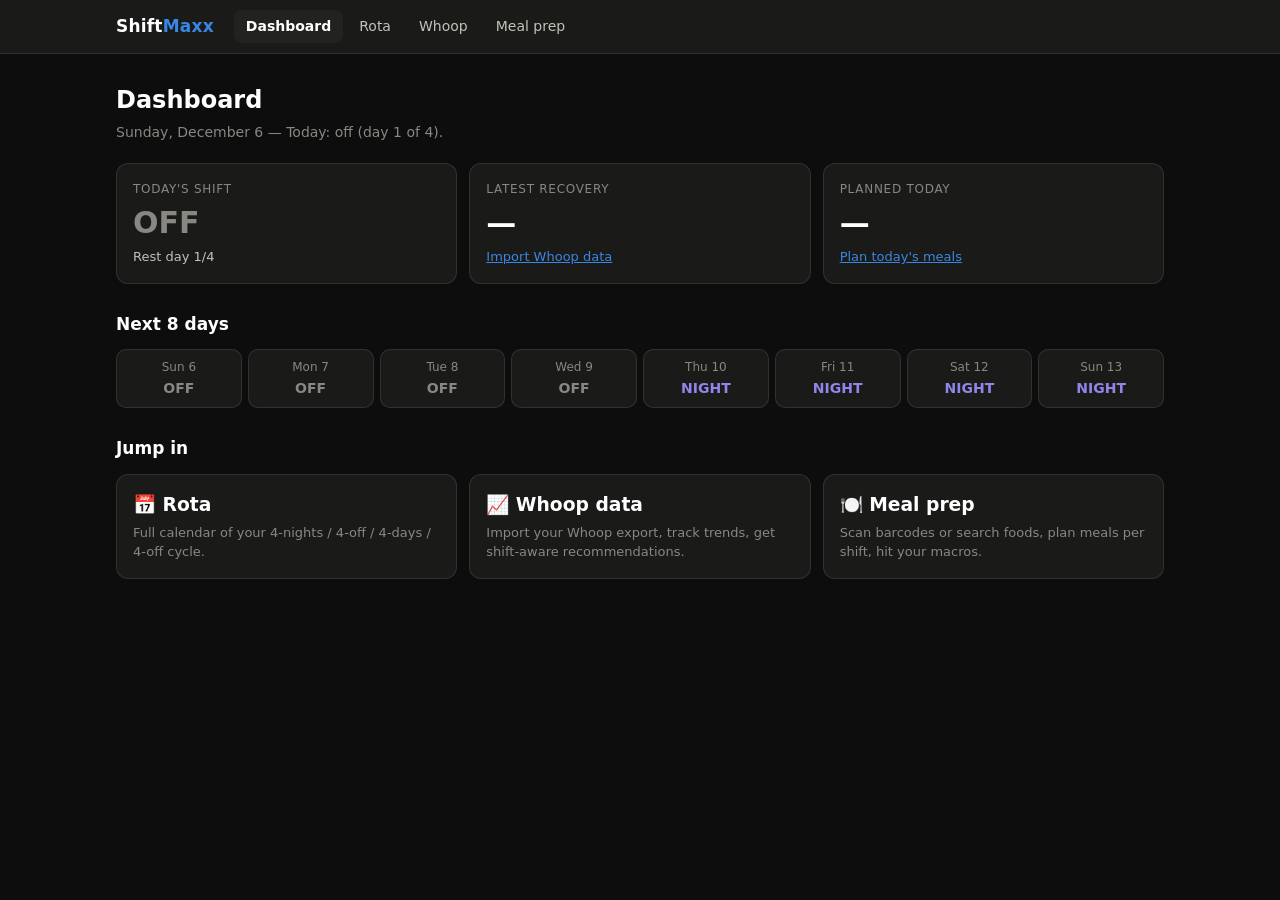
==== index.html @ ca634922 "Add ShiftMaxx: rota calendar, Whoop dashboard, and meal-prep planner Static site (no build step) wit" ====
<!DOCTYPE html>
<html lang="en">
<head>
  <meta charset="utf-8">
  <meta name="viewport" content="width=device-width, initial-scale=1">
  <title>ShiftMaxx — Dashboard</title>
  <link rel="icon" href="data:image/svg+xml,<svg xmlns=%22http://www.w3.org/2000/svg%22 viewBox=%220 0 100 100%22><text y=%22.9em%22 font-size=%2290%22>⚡</text></svg>">
  <link rel="stylesheet" href="assets/css/style.css">
</head>
<body data-page="home">
  <header class="top">
    <div class="wrap">
      <div class="brand">Shift<span>Maxx</span></div>
      <nav class="nav">
        <a href="index.html" data-page="home">Dashboard</a>
        <a href="rota.html" data-page="rota">Rota</a>
        <a href="whoop.html" data-page="whoop">Whoop</a>
        <a href="meals.html" data-page="meals">Meal prep</a>
      </nav>
    </div>
  </header>

  <main class="wrap">
    <h1 id="greeting">Dashboard</h1>
    <p class="sub" id="today-line"></p>

    <div class="grid cols-3" id="home-tiles"></div>

    <h2>Next 8 days</h2>
    <div class="strip" id="home-strip"></div>

    <h2>Jump in</h2>
    <div class="grid cols-3">
      <a class="card" href="rota.html" style="text-decoration:none;color:inherit">
        <h3 style="margin:0 0 4px">📅 Rota</h3>
        <p class="notice" style="margin:0">Full calendar of your 4-nights / 4-off / 4-days / 4-off cycle.</p>
      </a>
      <a class="card" href="whoop.html" style="text-decoration:none;color:inherit">
        <h3 style="margin:0 0 4px">📈 Whoop data</h3>
        <p class="notice" style="margin:0">Import your Whoop export, track trends, get shift-aware recommendations.</p>
      </a>
      <a class="card" href="meals.html" style="text-decoration:none;color:inherit">
        <h3 style="margin:0 0 4px">🍽️ Meal prep</h3>
        <p class="notice" style="margin:0">Scan barcodes or search foods, plan meals per shift, hit your macros.</p>
      </a>
    </div>
  </main>

  <script src="assets/js/shifts.js"></script>
  <script src="assets/js/store.js"></script>
  <script>
    document.addEventListener('DOMContentLoaded', () => {
      const now = new Date();
      const today = shiftFor(now);
      const line = today.code === 'O'
        ? `Today: off (day ${today.run} of ${today.runLength}).`
        : `Today: ${today.label.toLowerCase()} ${today.run} of ${today.runLength}, ${today.times.start}–${today.times.end}.`;
      document.getElementById('today-line').textContent =
        now.toLocaleDateString(undefined, { weekday: 'long', day: 'numeric', month: 'long' }) + ' — ' + line;

      // tiles: today's shift, latest recovery, today's calories planned
      const tiles = document.getElementById('home-tiles');
      const shiftTile = document.createElement('div');
      shiftTile.className = 'card tile';
      shiftTile.innerHTML = `<div class="label">Today's shift</div>
        <div class="value" style="color:${today.code === 'N' ? 'var(--shift-night)' : today.code === 'D' ? 'var(--shift-day)' : 'var(--muted)'}">${today.code === 'O' ? 'OFF' : today.label.split(' ')[0].toUpperCase()}</div>
        <div class="delta">${today.code === 'O' ? `Rest day ${today.run}/${today.runLength}` : `${today.run} of ${today.runLength} · ${today.times.start}–${today.times.end}`}</div>`;
      tiles.appendChild(shiftTile);

      const whoop = getWhoopData();
      const keys = Object.keys(whoop).sort();
      const recTile = document.createElement('div');
      recTile.className = 'card tile';
      const latest = keys.length ? whoop[keys[keys.length - 1]] : null;
      if (latest && latest.recovery !== undefined) {
        const st = latest.recovery >= 67 ? '✅ Green' : latest.recovery >= 34 ? '⚠️ Yellow' : '⛔ Red';
        recTile.innerHTML = `<div class="label">Latest recovery</div><div class="value">${latest.recovery}<small>%</small></div><div class="delta">${st} · ${keys[keys.length - 1]}</div>`;
      } else {
        recTile.innerHTML = `<div class="label">Latest recovery</div><div class="value">—</div><div class="delta"><a href="whoop.html">Import Whoop data</a></div>`;
      }
      tiles.appendChild(recTile);

      const plans = getMealPlans();
      const plan = plans[dateKey(now)];
      let kcal = 0;
      if (plan) for (const s in plan.sections) for (const it of plan.sections[s]) kcal += Math.round(it.per100.kcal * it.grams / 100);
      const targets = getTargets();
      const mealTile = document.createElement('div');
      mealTile.className = 'card tile';
      mealTile.innerHTML = plan
        ? `<div class="label">Planned today</div><div class="value">${kcal}<small> kcal</small></div><div class="delta">of ${targets.kcal} kcal target</div>`
        : `<div class="label">Planned today</div><div class="value">—</div><div class="delta"><a href="meals.html">Plan today's meals</a></div>`;
      tiles.appendChild(mealTile);

      // 8-day strip
      const strip = document.getElementById('home-strip');
      for (const u of upcomingShifts(now, 8)) {
        const div = document.createElement('div');
        div.className = `day shift-${u.code}`;
        div.innerHTML = `<div class="dow">${u.date.toLocaleDateString(undefined, { weekday: 'short' })} ${u.date.getDate()}</div>
          <div class="code">${u.code === 'O' ? 'OFF' : u.code === 'N' ? 'NIGHT' : 'DAY'}</div>`;
        strip.appendChild(div);
      }
    });
  </script>
</body>
</html>
---- assets/css/style.css ----
/* ShiftMaxx — dark-first UI for shift work. */
:root {
  color-scheme: dark;
  --bg: #0d0d0d;
  --surface: #1a1a19;
  --surface-2: #222221;
  --ink: #ffffff;
  --ink-2: #c3c2b7;
  --muted: #898781;
  --grid: #2c2c2a;
  --border: rgba(255, 255, 255, 0.1);

  /* series (validated for dark surface) */
  --c-blue: #3987e5;
  --c-green: #008300;
  --c-magenta: #d55181;
  --c-yellow: #c98500;
  --c-aqua: #199e70;
  --c-orange: #d95926;
  --c-violet: #9085e9;

  /* status (icon + label always accompany these) */
  --s-good: #0ca30c;
  --s-warning: #fab219;
  --s-serious: #ec835a;
  --s-critical: #d03b3b;

  /* rota identity colors */
  --shift-night: #9085e9;
  --shift-day: #c98500;
}

* { box-sizing: border-box; }

body {
  margin: 0;
  background: var(--bg);
  color: var(--ink);
  font-family: system-ui, -apple-system, "Segoe UI", sans-serif;
  line-height: 1.5;
}

a { color: var(--c-blue); }

.wrap { max-width: 1080px; margin: 0 auto; padding: 0 16px 64px; }

/* ---------- nav ---------- */
header.top {
  border-bottom: 1px solid var(--border);
  background: var(--surface);
  position: sticky;
  top: 0;
  z-index: 20;
}
header.top .wrap {
  display: flex;
  align-items: center;
  gap: 20px;
  padding: 10px 16px;
  flex-wrap: wrap;
}
.brand { font-weight: 700; font-size: 17px; letter-spacing: 0.2px; }
.brand span { color: var(--c-blue); }
.nav { display: flex; gap: 4px; flex-wrap: wrap; }
.nav a {
  color: var(--ink-2);
  text-decoration: none;
  padding: 6px 12px;
  border-radius: 8px;
  font-size: 14px;
}
.nav a:hover { background: var(--surface-2); color: var(--ink); }
.nav a.active { background: var(--surface-2); color: var(--ink); font-weight: 600; }

h1 { font-size: 24px; margin: 28px 0 4px; }
h2 { font-size: 17px; margin: 28px 0 12px; }
.sub { color: var(--muted); margin: 0 0 20px; font-size: 14px; }

/* ---------- cards & grids ---------- */
.card {
  background: var(--surface);
  border: 1px solid var(--border);
  border-radius: 12px;
  padding: 16px;
}
.grid { display: grid; gap: 12px; }
.grid.cols-2 { grid-template-columns: repeat(2, 1fr); }
.grid.cols-3 { grid-template-columns: repeat(3, 1fr); }
.grid.cols-4 { grid-template-columns: repeat(4, 1fr); }
@media (max-width: 860px) {
  .grid.cols-4 { grid-template-columns: repeat(2, 1fr); }
  .grid.cols-3 { grid-template-columns: repeat(2, 1fr); }
}
@media (max-width: 560px) {
  .grid.cols-2, .grid.cols-3, .grid.cols-4 { grid-template-columns: 1fr; }
}

/* ---------- stat tiles ---------- */
.tile .label { color: var(--muted); font-size: 12px; text-transform: uppercase; letter-spacing: 0.06em; }
.tile .value { font-size: 30px; font-weight: 700; margin: 2px 0; }
.tile .value small { font-size: 15px; font-weight: 500; color: var(--ink-2); }
.tile .delta { font-size: 13px; color: var(--ink-2); }
.tile .delta.up { color: var(--s-good); }
.tile .delta.down { color: var(--s-serious); }

/* ---------- chips / badges ---------- */
.chip {
  display: inline-flex;
  align-items: center;
  gap: 6px;
  padding: 3px 10px;
  border-radius: 999px;
  font-size: 13px;
  font-weight: 600;
  background: var(--surface-2);
  border: 1px solid var(--border);
}
.chip .dot { width: 8px; height: 8px; border-radius: 50%; flex: none; }

/* ---------- buttons & forms ---------- */
button, .btn {
  background: var(--surface-2);
  color: var(--ink);
  border: 1px solid var(--border);
  border-radius: 8px;
  padding: 8px 14px;
  font-size: 14px;
  font-family: inherit;
  cursor: pointer;
}
button:hover, .btn:hover { border-color: rgba(255, 255, 255, 0.25); }
button.primary { background: var(--c-blue); border-color: var(--c-blue); font-weight: 600; }
button.primary:hover { filter: brightness(1.1); }
button.small { padding: 4px 10px; font-size: 13px; }
button.ghost { background: transparent; }

input, select {
  background: var(--bg);
  color: var(--ink);
  border: 1px solid var(--border);
  border-radius: 8px;
  padding: 8px 10px;
  font-size: 14px;
  font-family: inherit;
}
input:focus, select:focus, button:focus-visible {
  outline: 2px solid var(--c-blue);
  outline-offset: 1px;
}
label.field { display: flex; flex-direction: column; gap: 4px; font-size: 13px; color: var(--ink-2); }
.form-row { display: flex; gap: 10px; flex-wrap: wrap; align-items: flex-end; }

/* ---------- tables ---------- */
table { border-collapse: collapse; width: 100%; font-size: 13px; }
th, td { text-align: left; padding: 6px 10px; border-bottom: 1px solid var(--grid); }
th { color: var(--muted); font-weight: 600; }
td.num, th.num { text-align: right; font-variant-numeric: tabular-nums; }

/* ---------- calendar ---------- */
.cal-head { display: flex; align-items: center; justify-content: space-between; margin: 16px 0 10px; }
.cal-head h2 { margin: 0; }
.cal-grid { display: grid; grid-template-columns: repeat(7, 1fr); gap: 6px; }
.cal-dow { color: var(--muted); font-size: 12px; text-align: center; padding: 4px 0; text-transform: uppercase; letter-spacing: 0.05em; }
.cal-cell {
  background: var(--surface);
  border: 1px solid var(--border);
  border-radius: 10px;
  min-height: 74px;
  padding: 6px 8px;
  position: relative;
  font-size: 13px;
}
.cal-cell.out { opacity: 0.35; }
.cal-cell .dnum { font-weight: 600; }
.cal-cell.today { outline: 2px solid var(--c-blue); }
.cal-cell .shift-tag {
  margin-top: 6px;
  display: inline-block;
  padding: 2px 7px;
  border-radius: 6px;
  font-size: 11px;
  font-weight: 700;
  letter-spacing: 0.04em;
}
.cal-cell.shift-N { border-left: 4px solid var(--shift-night); }
.cal-cell.shift-D { border-left: 4px solid var(--shift-day); }
.cal-cell.shift-N .shift-tag { background: rgba(144, 133, 233, 0.18); color: var(--shift-night); }
.cal-cell.shift-D .shift-tag { background: rgba(201, 133, 0, 0.18); color: var(--shift-day); }
.cal-cell.shift-O .shift-tag { background: var(--surface-2); color: var(--muted); }
.cal-cell .times { display: block; color: var(--muted); font-size: 11px; margin-top: 2px; }
@media (max-width: 640px) {
  .cal-cell { min-height: 56px; padding: 4px 5px; }
  .cal-cell .times { display: none; }
}

/* upcoming strip on dashboard */
.strip { display: grid; grid-template-columns: repeat(8, 1fr); gap: 6px; }
@media (max-width: 720px) { .strip { grid-template-columns: repeat(4, 1fr); } }
.strip .day {
  background: var(--surface);
  border: 1px solid var(--border);
  border-radius: 10px;
  padding: 8px 6px;
  text-align: center;
  font-size: 12px;
}
.strip .day .dow { color: var(--muted); }
.strip .day .code { font-weight: 700; font-size: 14px; margin-top: 2px; }
.strip .day.shift-N .code { color: var(--shift-night); }
.strip .day.shift-D .code { color: var(--shift-day); }
.strip .day.shift-O .code { color: var(--muted); }

/* ---------- charts ---------- */
.chart-card h3 { margin: 0 0 2px; font-size: 14px; }
.chart-card .unit { color: var(--muted); font-size: 12px; margin-bottom: 8px; }
.chart-card { position: relative; }
.chart-svg { width: 100%; height: auto; display: block; }
.viz-tooltip {
  position: fixed;
  pointer-events: none;
  background: var(--surface-2);
  border: 1px solid var(--border);
  border-radius: 8px;
  padding: 6px 10px;
  font-size: 12px;
  z-index: 50;
  display: none;
  box-shadow: 0 4px 16px rgba(0, 0, 0, 0.5);
}
.viz-tooltip .tt-date { color: var(--muted); }
.viz-tooltip .tt-val { font-weight: 700; font-size: 14px; }
.table-toggle { position: absolute; top: 12px; right: 12px; }
.chart-table { max-height: 260px; overflow: auto; }

/* ---------- recommendations ---------- */
.rec {
  display: flex;
  gap: 12px;
  padding: 12px 14px;
  border: 1px solid var(--border);
  border-left-width: 4px;
  border-radius: 10px;
  background: var(--surface);
  margin-bottom: 10px;
}
.rec .icon { font-size: 18px; line-height: 1.3; }
.rec h4 { margin: 0 0 2px; font-size: 14px; }
.rec p { margin: 0; font-size: 13px; color: var(--ink-2); }
.rec.good { border-left-color: var(--s-good); }
.rec.warning { border-left-color: var(--s-warning); }
.rec.serious { border-left-color: var(--s-serious); }
.rec.critical { border-left-color: var(--s-critical); }
.rec.info { border-left-color: var(--c-blue); }

/* ---------- meals ---------- */
.meal-section { margin-bottom: 14px; }
.meal-section h3 { margin: 0 0 8px; font-size: 15px; display: flex; justify-content: space-between; align-items: baseline; }
.meal-section h3 .kcal { color: var(--muted); font-size: 13px; font-weight: 500; }
.meal-item {
  display: flex;
  align-items: center;
  gap: 10px;
  padding: 8px 10px;
  background: var(--surface-2);
  border-radius: 8px;
  margin-bottom: 6px;
  font-size: 13px;
  flex-wrap: wrap;
}
.meal-item .name { flex: 1 1 160px; }
.meal-item .name .brand { color: var(--muted); font-size: 12px; }
.meal-item .macros { color: var(--ink-2); font-variant-numeric: tabular-nums; white-space: nowrap; }
.meal-item input.grams { width: 64px; padding: 4px 6px; text-align: right; }

.progress { background: var(--surface-2); border-radius: 6px; height: 10px; overflow: hidden; }
.progress > div { height: 100%; border-radius: 6px; }
.macro-row { margin-bottom: 10px; }
.macro-row .macro-head { display: flex; justify-content: space-between; font-size: 13px; margin-bottom: 3px; }
.macro-row .macro-head .val { color: var(--ink-2); font-variant-numeric: tabular-nums; }

.search-result {
  display: flex;
  align-items: center;
  gap: 10px;
  padding: 8px 10px;
  border-bottom: 1px solid var(--grid);
  font-size: 13px;
}
.search-result:last-child { border-bottom: none; }
.search-result .name { flex: 1; }
.search-result .per { color: var(--muted); white-space: nowrap; }

#scanner-video { width: 100%; max-width: 420px; border-radius: 10px; background: #000; display: block; }
#scanner-video[hidden] { display: none; }

.notice { color: var(--muted); font-size: 13px; }
.error-text { color: var(--s-serious); font-size: 13px; }

.legend { display: flex; gap: 14px; flex-wrap: wrap; font-size: 13px; color: var(--ink-2); margin: 10px 0; }
.legend .key { display: inline-flex; align-items: center; gap: 6px; }
.legend .swatch { width: 12px; height: 12px; border-radius: 3px; }
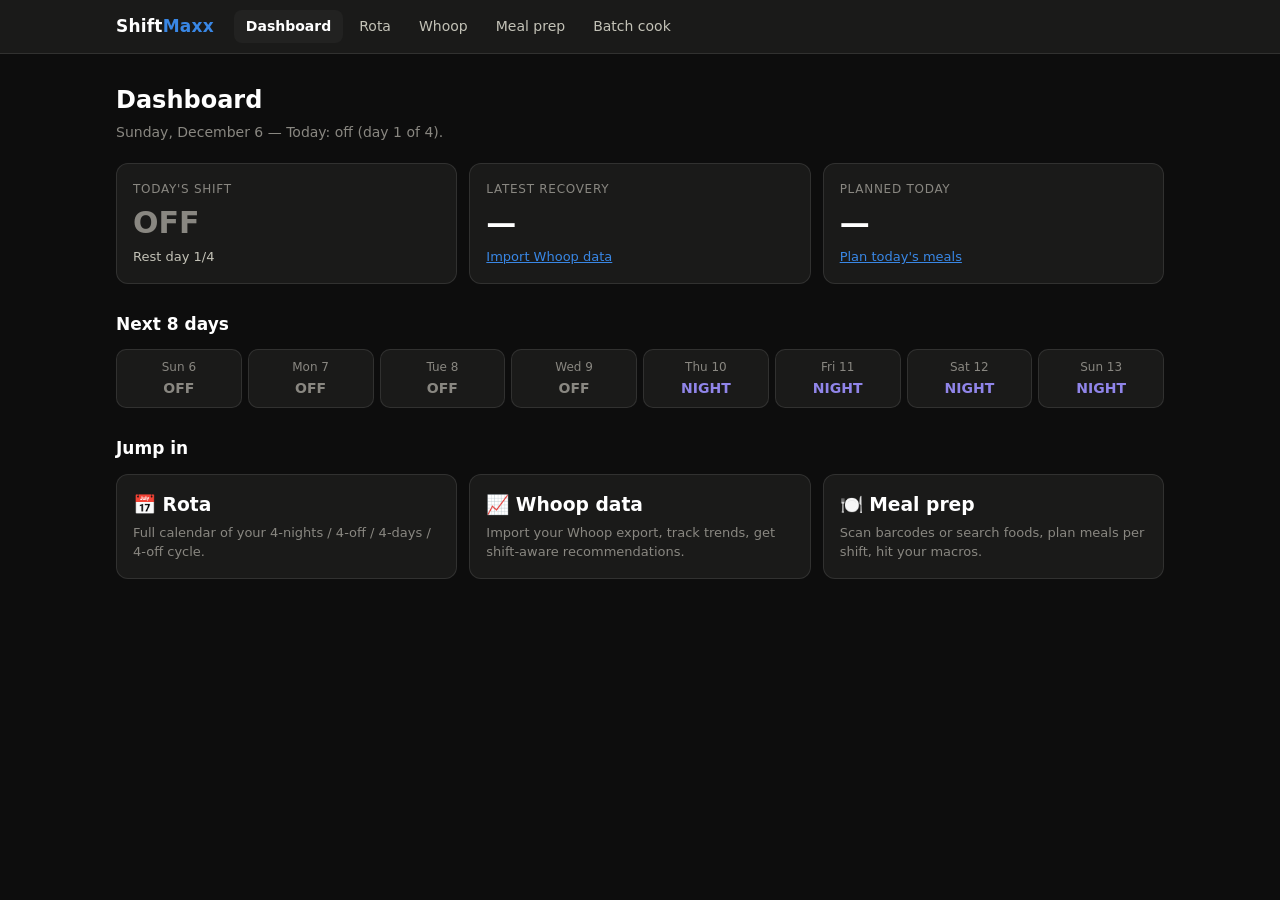
==== commit 35e665f1: "Add Batch cook page: per-portion macros for meal-prep batches New batches.html/batches.js: create na" ====
--- a/index.html
+++ b/index.html
@@ -16,6 +16,7 @@
         <a href="rota.html" data-page="rota">Rota</a>
         <a href="whoop.html" data-page="whoop">Whoop</a>
         <a href="meals.html" data-page="meals">Meal prep</a>
+        <a href="batches.html" data-page="batches">Batch cook</a>
       </nav>
     </div>
   </header>
@@ -67,23 +68,27 @@
         <div class="delta">${today.code === 'O' ? `Rest day ${today.run}/${today.runLength}` : `${today.run} of ${today.runLength} · ${today.times.start}–${today.times.end}`}</div>`;
       tiles.appendChild(shiftTile);
 
-      const whoop = getWhoopData();
-      const keys = Object.keys(whoop).sort();
       const recTile = document.createElement('div');
       recTile.className = 'card tile';
-      const latest = keys.length ? whoop[keys[keys.length - 1]] : null;
-      if (latest && latest.recovery !== undefined) {
-        const st = latest.recovery >= 67 ? '✅ Green' : latest.recovery >= 34 ? '⚠️ Yellow' : '⛔ Red';
-        recTile.innerHTML = `<div class="label">Latest recovery</div><div class="value">${latest.recovery}<small>%</small></div><div class="delta">${st} · ${keys[keys.length - 1]}</div>`;
-      } else {
-        recTile.innerHTML = `<div class="label">Latest recovery</div><div class="value">—</div><div class="delta"><a href="whoop.html">Import Whoop data</a></div>`;
-      }
+      const fillRecTile = () => {
+        const whoop = getWhoopData();
+        const keys = Object.keys(whoop).sort();
+        const latest = keys.length ? whoop[keys[keys.length - 1]] : null;
+        if (latest && latest.recovery !== undefined) {
+          const st = latest.recovery >= 67 ? '✅ Green' : latest.recovery >= 34 ? '⚠️ Yellow' : '⛔ Red';
+          recTile.innerHTML = `<div class="label">Latest recovery</div><div class="value">${latest.recovery}<small>%</small></div><div class="delta">${st} · ${keys[keys.length - 1]}</div>`;
+        } else {
+          recTile.innerHTML = `<div class="label">Latest recovery</div><div class="value">—</div><div class="delta"><a href="whoop.html">Import Whoop data</a></div>`;
+        }
+      };
+      fillRecTile();
+      loadRepoWhoopData().then((updated) => { if (updated) fillRecTile(); });
       tiles.appendChild(recTile);
 
       const plans = getMealPlans();
       const plan = plans[dateKey(now)];
       let kcal = 0;
-      if (plan) for (const s in plan.sections) for (const it of plan.sections[s]) kcal += Math.round(it.per100.kcal * it.grams / 100);
+      if (plan) for (const s in plan.sections) for (const it of plan.sections[s]) kcal += Math.round(it.per100.kcal * (it.unit === 'portion' ? it.grams : it.grams / 100));
       const targets = getTargets();
       const mealTile = document.createElement('div');
       mealTile.className = 'card tile';
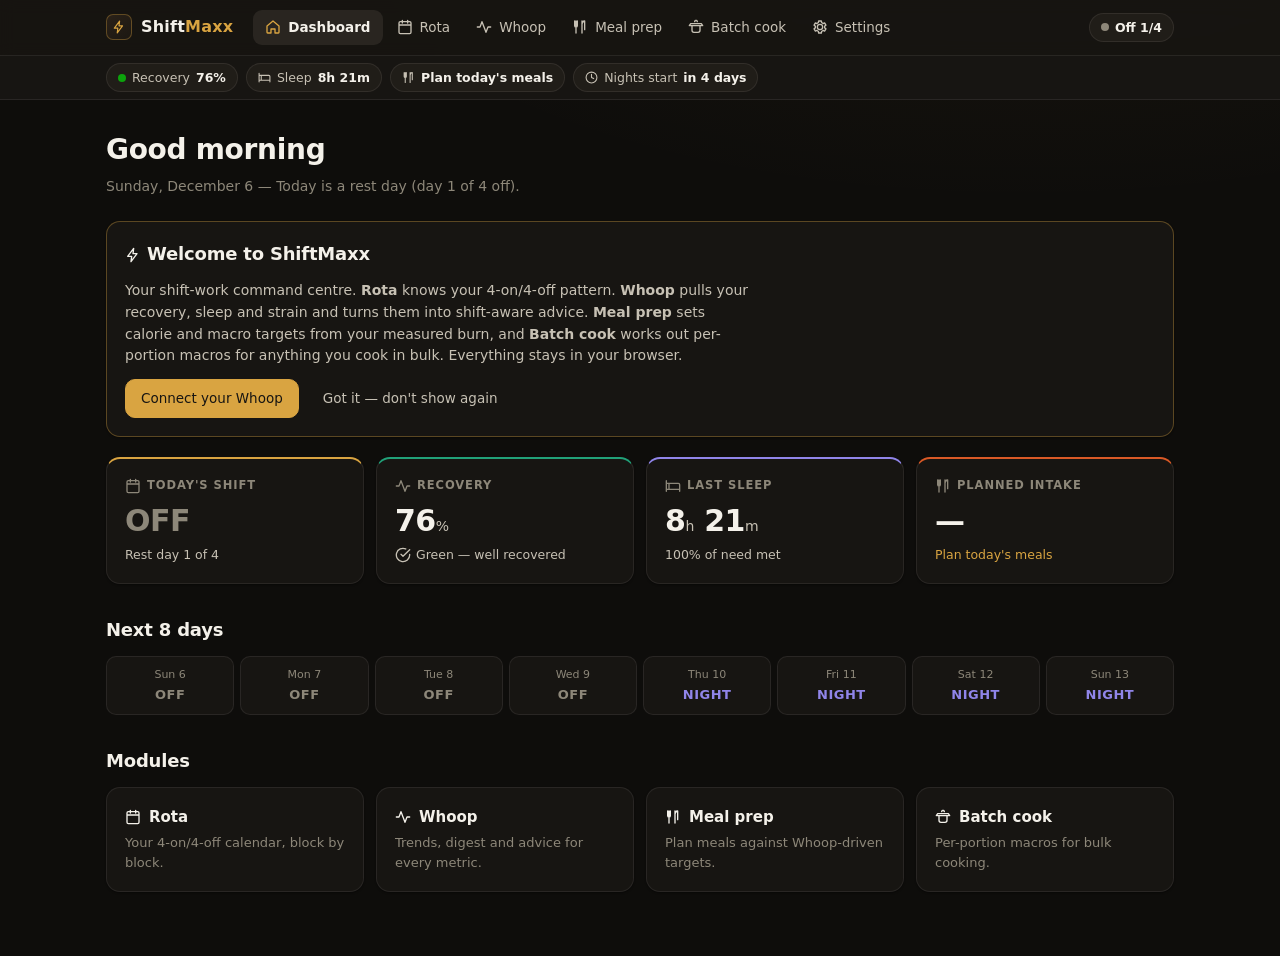
==== commit 5b417358: "Professional design overhaul: Ember design system, cross-page intelligence, settings, print view, on" ====
--- a/index.html
+++ b/index.html
@@ -3,99 +3,109 @@
 <head>
   <meta charset="utf-8">
   <meta name="viewport" content="width=device-width, initial-scale=1">
-  <title>ShiftMaxx — Dashboard</title>
-  <link rel="icon" href="data:image/svg+xml,<svg xmlns=%22http://www.w3.org/2000/svg%22 viewBox=%220 0 100 100%22><text y=%22.9em%22 font-size=%2290%22>⚡</text></svg>">
+  <title>Dashboard · ShiftMaxx</title>
+  <link rel="icon" href="data:image/svg+xml,<svg xmlns='http://www.w3.org/2000/svg' viewBox='0 0 32 32'><rect width='32' height='32' rx='8' fill='%23171512'/><path d='M17.5 3 7 17h5.5L11 29 22 14h-5.5L17.5 3z' fill='%23d9a441'/></svg>">
   <link rel="stylesheet" href="assets/css/style.css">
 </head>
 <body data-page="home">
-  <header class="top">
-    <div class="wrap">
-      <div class="brand">Shift<span>Maxx</span></div>
-      <nav class="nav">
-        <a href="index.html" data-page="home">Dashboard</a>
-        <a href="rota.html" data-page="rota">Rota</a>
-        <a href="whoop.html" data-page="whoop">Whoop</a>
-        <a href="meals.html" data-page="meals">Meal prep</a>
-        <a href="batches.html" data-page="batches">Batch cook</a>
-      </nav>
-    </div>
-  </header>
+  <header class="top" id="app-header"></header>
+  <div class="today-strip" id="today-strip"></div>
 
   <main class="wrap">
     <h1 id="greeting">Dashboard</h1>
     <p class="sub" id="today-line"></p>
 
-    <div class="grid cols-3" id="home-tiles"></div>
+    <div id="onboarding"></div>
+
+    <div class="grid cols-4" id="home-tiles"></div>
 
     <h2>Next 8 days</h2>
     <div class="strip" id="home-strip"></div>
 
-    <h2>Jump in</h2>
-    <div class="grid cols-3">
-      <a class="card" href="rota.html" style="text-decoration:none;color:inherit">
-        <h3 style="margin:0 0 4px">📅 Rota</h3>
-        <p class="notice" style="margin:0">Full calendar of your 4-nights / 4-off / 4-days / 4-off cycle.</p>
-      </a>
-      <a class="card" href="whoop.html" style="text-decoration:none;color:inherit">
-        <h3 style="margin:0 0 4px">📈 Whoop data</h3>
-        <p class="notice" style="margin:0">Import your Whoop export, track trends, get shift-aware recommendations.</p>
-      </a>
-      <a class="card" href="meals.html" style="text-decoration:none;color:inherit">
-        <h3 style="margin:0 0 4px">🍽️ Meal prep</h3>
-        <p class="notice" style="margin:0">Scan barcodes or search foods, plan meals per shift, hit your macros.</p>
-      </a>
-    </div>
+    <h2>Modules</h2>
+    <div class="grid cols-4" id="module-cards"></div>
   </main>
 
   <script src="assets/js/shifts.js"></script>
   <script src="assets/js/store.js"></script>
+  <script src="assets/js/ui.js"></script>
   <script>
     document.addEventListener('DOMContentLoaded', () => {
       const now = new Date();
       const today = shiftFor(now);
+      const hour = now.getHours();
+      document.getElementById('greeting').textContent =
+        hour < 5 ? 'Deep in the night' : hour < 12 ? 'Good morning' : hour < 18 ? 'Good afternoon' : 'Good evening';
       const line = today.code === 'O'
-        ? `Today: off (day ${today.run} of ${today.runLength}).`
-        : `Today: ${today.label.toLowerCase()} ${today.run} of ${today.runLength}, ${today.times.start}–${today.times.end}.`;
+        ? `Today is a rest day (day ${today.run} of ${today.runLength} off).`
+        : `Today is ${today.label.toLowerCase()} ${today.run} of ${today.runLength}, ${today.times.start}–${today.times.end}.`;
       document.getElementById('today-line').textContent =
         now.toLocaleDateString(undefined, { weekday: 'long', day: 'numeric', month: 'long' }) + ' — ' + line;
 
-      // tiles: today's shift, latest recovery, today's calories planned
+      // first-run onboarding (dismissable, one time)
+      if (!Store.get('onboarded', false)) {
+        const ob = document.getElementById('onboarding');
+        ob.innerHTML = `
+          <div class="card" style="margin-bottom:20px;border-color:rgba(217,164,65,.35)">
+            <h2 style="margin-top:0">${SM.icon('zap')} Welcome to ShiftMaxx</h2>
+            <p style="color:var(--ink-2);margin:6px 0 12px;max-width:70ch">Your shift-work command centre. <b>Rota</b> knows your 4-on/4-off pattern. <b>Whoop</b> pulls your recovery, sleep and strain and turns them into shift-aware advice. <b>Meal prep</b> sets calorie and macro targets from your measured burn, and <b>Batch cook</b> works out per-portion macros for anything you cook in bulk. Everything stays in your browser.</p>
+            <div style="display:flex;gap:8px;flex-wrap:wrap">
+              <a class="btn" href="whoop-connect.html" style="background:var(--brand);color:var(--brand-ink);border-color:var(--brand)">Connect your Whoop</a>
+              <button id="ob-dismiss" class="ghost">Got it — don't show again</button>
+            </div>
+          </div>`;
+        document.getElementById('ob-dismiss').addEventListener('click', () => {
+          Store.set('onboarded', true);
+          ob.innerHTML = '';
+        });
+      }
+
+      // tiles
       const tiles = document.getElementById('home-tiles');
-      const shiftTile = document.createElement('div');
-      shiftTile.className = 'card tile';
-      shiftTile.innerHTML = `<div class="label">Today's shift</div>
-        <div class="value" style="color:${today.code === 'N' ? 'var(--shift-night)' : today.code === 'D' ? 'var(--shift-day)' : 'var(--muted)'}">${today.code === 'O' ? 'OFF' : today.label.split(' ')[0].toUpperCase()}</div>
-        <div class="delta">${today.code === 'O' ? `Rest day ${today.run}/${today.runLength}` : `${today.run} of ${today.runLength} · ${today.times.start}–${today.times.end}`}</div>`;
-      tiles.appendChild(shiftTile);
+      const tile = (accent, label, icon, value, delta) => {
+        const div = document.createElement('div');
+        div.className = `card tile accent-${accent}`;
+        div.innerHTML = `<div class="label">${SM.icon(icon)}${label}</div><div class="value">${value}</div><div class="delta">${delta}</div>`;
+        tiles.appendChild(div);
+        return div;
+      };
 
-      const recTile = document.createElement('div');
-      recTile.className = 'card tile';
-      const fillRecTile = () => {
+      const shiftColor = today.code === 'N' ? 'var(--shift-night)' : today.code === 'D' ? 'var(--shift-day)' : 'var(--muted)';
+      tile('shift', "Today's shift", today.code === 'N' ? 'moon' : today.code === 'D' ? 'sun' : 'calendar',
+        `<span style="color:${shiftColor}">${today.code === 'O' ? 'OFF' : today.label.split(' ')[0].toUpperCase()}</span>`,
+        today.code === 'O' ? `Rest day ${today.run} of ${today.runLength}` : `${today.run} of ${today.runLength} · ${today.times.start}–${today.times.end}`);
+
+      const recTile = tile('recovery', 'Recovery', 'activity', '—', `<a href="whoop-connect.html">Connect Whoop</a>`);
+      const sleepTile = tile('sleep', 'Last sleep', 'bed', '—', 'no data yet');
+      const fillWhoopTiles = () => {
         const whoop = getWhoopData();
         const keys = Object.keys(whoop).sort();
-        const latest = keys.length ? whoop[keys[keys.length - 1]] : null;
-        if (latest && latest.recovery !== undefined) {
-          const st = latest.recovery >= 67 ? '✅ Green' : latest.recovery >= 34 ? '⚠️ Yellow' : '⛔ Red';
-          recTile.innerHTML = `<div class="label">Latest recovery</div><div class="value">${latest.recovery}<small>%</small></div><div class="delta">${st} · ${keys[keys.length - 1]}</div>`;
-        } else {
-          recTile.innerHTML = `<div class="label">Latest recovery</div><div class="value">—</div><div class="delta"><a href="whoop.html">Import Whoop data</a></div>`;
+        let rec = null, sleep = null, perf = null;
+        for (let i = keys.length - 1; i >= 0; i--) {
+          const d = whoop[keys[i]];
+          if (rec === null && d.recovery !== undefined) rec = d.recovery;
+          if (sleep === null && d.sleepH !== undefined) { sleep = d.sleepH; perf = d.sleepPerf; }
+          if (rec !== null && sleep !== null) break;
+        }
+        if (rec !== null) {
+          const band = rec >= 67 ? ['check', 'Green — well recovered'] : rec >= 34 ? ['alert', 'Yellow — moderate'] : ['alert', 'Red — take it easy'];
+          recTile.innerHTML = `<div class="label">${SM.icon('activity')}Recovery</div><div class="value">${rec}<small>%</small></div><div class="delta">${SM.icon(band[0])} ${band[1]}</div>`;
+        }
+        if (sleep !== null) {
+          const h = Math.floor(sleep), m = Math.round((sleep - h) * 60);
+          sleepTile.innerHTML = `<div class="label">${SM.icon('bed')}Last sleep</div><div class="value">${h}<small>h</small> ${m}<small>m</small></div><div class="delta">${perf !== undefined && perf !== null ? perf + '% of need met' : ''}</div>`;
         }
       };
-      fillRecTile();
-      loadRepoWhoopData().then((updated) => { if (updated) fillRecTile(); });
-      tiles.appendChild(recTile);
+      fillWhoopTiles();
+      loadRepoWhoopData().then((u) => { if (u) { fillWhoopTiles(); SM.renderTodayStrip(); } });
 
       const plans = getMealPlans();
       const plan = plans[dateKey(now)];
       let kcal = 0;
       if (plan) for (const s in plan.sections) for (const it of plan.sections[s]) kcal += Math.round(it.per100.kcal * (it.unit === 'portion' ? it.grams : it.grams / 100));
-      const targets = getTargets();
-      const mealTile = document.createElement('div');
-      mealTile.className = 'card tile';
-      mealTile.innerHTML = plan
-        ? `<div class="label">Planned today</div><div class="value">${kcal}<small> kcal</small></div><div class="delta">of ${targets.kcal} kcal target</div>`
-        : `<div class="label">Planned today</div><div class="value">—</div><div class="delta"><a href="meals.html">Plan today's meals</a></div>`;
-      tiles.appendChild(mealTile);
+      tile('strain', 'Planned intake', 'utensils',
+        plan ? `${kcal}<small> kcal</small>` : '—',
+        plan ? `of ${getTargets().kcal} kcal target` : `<a href="meals.html">Plan today's meals</a>`);
 
       // 8-day strip
       const strip = document.getElementById('home-strip');
@@ -106,6 +116,17 @@
           <div class="code">${u.code === 'O' ? 'OFF' : u.code === 'N' ? 'NIGHT' : 'DAY'}</div>`;
         strip.appendChild(div);
       }
+
+      // module cards
+      const mods = [
+        ['rota.html', 'calendar', 'Rota', 'Your 4-on/4-off calendar, block by block.'],
+        ['whoop.html', 'activity', 'Whoop', 'Trends, digest and advice for every metric.'],
+        ['meals.html', 'utensils', 'Meal prep', 'Plan meals against Whoop-driven targets.'],
+        ['batches.html', 'pot', 'Batch cook', 'Per-portion macros for bulk cooking.'],
+      ];
+      document.getElementById('module-cards').innerHTML = mods
+        .map(([href, ic, t, d]) => `<a class="card" href="${href}"><h3 style="margin:0 0 4px;display:flex;align-items:center;gap:8px">${SM.icon(ic)}${t}</h3><p class="notice" style="margin:0">${d}</p></a>`)
+        .join('');
     });
   </script>
 </body>
--- a/assets/css/style.css
+++ b/assets/css/style.css
@@ -1,114 +1,248 @@
-/* ShiftMaxx — dark-first UI for shift work. */
+/* ═══════════════════════════════════════════════════════════════════
+   ShiftMaxx design system — "Ember"
+   Dark-primary. Warm charcoal surfaces, amber brand accent (UI only),
+   fixed metric identity colours used consistently on every page:
+     recovery = teal · sleep = violet · strain = burnt orange ·
+     vitals = blue · night shift = violet · day shift = deep amber
+   Spacing scale: 4 / 8 / 12 / 16 / 24 / 32 / 48
+   Type scale:   12 / 13 / 14 / 16 / 18 / 22 / 28
+   Radius:       6 (small controls) / 10 (controls) / 14 (cards) / 999 (chips)
+   ═══════════════════════════════════════════════════════════════════ */
 :root {
   color-scheme: dark;
-  --bg: #0d0d0d;
-  --surface: #1a1a19;
-  --surface-2: #222221;
-  --ink: #ffffff;
-  --ink-2: #c3c2b7;
-  --muted: #898781;
-  --grid: #2c2c2a;
-  --border: rgba(255, 255, 255, 0.1);
-
-  /* series (validated for dark surface) */
-  --c-blue: #3987e5;
-  --c-green: #008300;
-  --c-magenta: #d55181;
-  --c-yellow: #c98500;
-  --c-aqua: #199e70;
-  --c-orange: #d95926;
-  --c-violet: #9085e9;
-
-  /* status (icon + label always accompany these) */
+
+  /* surfaces & ink */
+  --bg: #0e0d0b;
+  --surface: #171512;
+  --surface-2: #201d18;
+  --surface-3: #292520;
+  --ink: #f4f1ea;
+  --ink-2: #c7c1b4;
+  --muted: #8d8779;
+  --grid: #2b2823;
+  --border: rgba(244, 241, 234, 0.08);
+  --border-strong: rgba(244, 241, 234, 0.16);
+
+  /* brand (UI only — never a data colour) */
+  --brand: #d9a441;
+  --brand-hover: #e8b658;
+  --brand-ink: #171512;
+
+  /* metric identities (validated on --surface) */
+  --m-recovery: #21a179;
+  --m-sleep: #9085e9;
+  --m-strain: #d95926;
+  --m-vitals: #3987e5;
+
+  /* macros (meals only, validated as a trio) */
+  --m-protein: #5b8fd9;
+  --m-carbs: #79a83d;
+  --m-fat: #d56a93;
+
+  /* rota */
+  --shift-night: #9085e9;
+  --shift-day: #c98500;
+
+  /* status (always icon + label, never colour alone) */
   --s-good: #0ca30c;
   --s-warning: #fab219;
   --s-serious: #ec835a;
   --s-critical: #d03b3b;
 
-  /* rota identity colors */
-  --shift-night: #9085e9;
-  --shift-day: #c98500;
+  /* legacy aliases (older code references these) */
+  --c-blue: var(--m-vitals);
+  --c-green: var(--m-carbs);
+  --c-magenta: var(--m-fat);
+  --c-yellow: var(--shift-day);
+  --c-aqua: var(--m-recovery);
+  --c-orange: var(--m-strain);
+  --c-violet: var(--m-sleep);
+
+  --shadow-1: 0 1px 2px rgba(0, 0, 0, 0.4);
+  --shadow-2: 0 4px 16px rgba(0, 0, 0, 0.35);
+  --ease: cubic-bezier(0.2, 0, 0.1, 1);
 }
 
 * { box-sizing: border-box; }
+
+html { scroll-behavior: smooth; }
 
 body {
   margin: 0;
-  background: var(--bg);
+  background:
+    radial-gradient(1200px 500px at 80% -10%, rgba(217, 164, 65, 0.05), transparent 60%),
+    var(--bg);
   color: var(--ink);
   font-family: system-ui, -apple-system, "Segoe UI", sans-serif;
-  line-height: 1.5;
-}
-
-a { color: var(--c-blue); }
-
-.wrap { max-width: 1080px; margin: 0 auto; padding: 0 16px 64px; }
-
-/* ---------- nav ---------- */
+  font-size: 14px;
+  line-height: 1.55;
+  animation: page-in 0.25s var(--ease);
+}
+@keyframes page-in { from { opacity: 0.6; } to { opacity: 1; } }
+@media (prefers-reduced-motion: reduce) {
+  *, *::before, *::after { animation: none !important; transition: none !important; }
+}
+
+a { color: var(--brand); text-decoration: none; }
+a:hover { color: var(--brand-hover); text-decoration: underline; }
+
+code { background: var(--surface-2); border-radius: 4px; padding: 1px 5px; font-size: 0.92em; }
+
+.wrap { max-width: 1100px; margin: 0 auto; padding: 0 16px 64px; }
+
+svg.icon { width: 16px; height: 16px; flex: none; vertical-align: -3px; }
+svg.icon.lg { width: 20px; height: 20px; }
+
+/* ---------- header / nav ---------- */
 header.top {
   border-bottom: 1px solid var(--border);
-  background: var(--surface);
+  background: rgba(23, 21, 18, 0.92);
+  backdrop-filter: blur(8px);
   position: sticky;
   top: 0;
   z-index: 20;
 }
-header.top .wrap {
+.header-inner {
+  max-width: 1100px;
+  margin: 0 auto;
+  padding: 10px 16px;
   display: flex;
   align-items: center;
   gap: 20px;
-  padding: 10px 16px;
   flex-wrap: wrap;
 }
-.brand { font-weight: 700; font-size: 17px; letter-spacing: 0.2px; }
-.brand span { color: var(--c-blue); }
-.nav { display: flex; gap: 4px; flex-wrap: wrap; }
+.brand {
+  display: inline-flex;
+  align-items: center;
+  gap: 9px;
+  font-weight: 700;
+  font-size: 16px;
+  letter-spacing: 0.2px;
+  color: var(--ink);
+}
+.brand:hover { text-decoration: none; color: var(--ink); }
+.brand .mark {
+  width: 26px;
+  height: 26px;
+  border-radius: 7px;
+  background: linear-gradient(140deg, #2a2118, #1c1812);
+  border: 1px solid rgba(217, 164, 65, 0.35);
+  display: grid;
+  place-items: center;
+  color: var(--brand);
+}
+.brand .mark svg { width: 14px; height: 14px; }
+.brand em { font-style: normal; color: var(--brand); }
+
+.nav { display: flex; gap: 2px; flex-wrap: wrap; }
 .nav a {
+  display: inline-flex;
+  align-items: center;
+  gap: 7px;
   color: var(--ink-2);
-  text-decoration: none;
-  padding: 6px 12px;
-  border-radius: 8px;
-  font-size: 14px;
-}
-.nav a:hover { background: var(--surface-2); color: var(--ink); }
-.nav a.active { background: var(--surface-2); color: var(--ink); font-weight: 600; }
-
-h1 { font-size: 24px; margin: 28px 0 4px; }
-h2 { font-size: 17px; margin: 28px 0 12px; }
-.sub { color: var(--muted); margin: 0 0 20px; font-size: 14px; }
+  padding: 7px 12px;
+  border-radius: 9px;
+  font-size: 13.5px;
+  transition: background 0.15s var(--ease), color 0.15s var(--ease);
+}
+.nav a:hover { background: var(--surface-2); color: var(--ink); text-decoration: none; }
+.nav a.active { background: var(--surface-3); color: var(--ink); font-weight: 600; }
+.nav a.active svg { color: var(--brand); }
+
+.header-shift { margin-left: auto; }
+
+/* today strip — the cross-module glance, on every page */
+.today-strip {
+  border-bottom: 1px solid var(--border);
+  background: var(--surface);
+}
+.today-strip .strip-inner {
+  max-width: 1100px;
+  margin: 0 auto;
+  padding: 7px 16px;
+  display: flex;
+  gap: 8px;
+  align-items: center;
+  overflow-x: auto;
+  scrollbar-width: none;
+}
+.today-strip .strip-inner::-webkit-scrollbar { display: none; }
+.tchip {
+  display: inline-flex;
+  align-items: center;
+  gap: 6px;
+  padding: 4px 11px;
+  border-radius: 999px;
+  border: 1px solid var(--border);
+  background: var(--surface-2);
+  font-size: 12.5px;
+  color: var(--ink-2);
+  white-space: nowrap;
+  transition: border-color 0.15s var(--ease);
+}
+a.tchip:hover { border-color: var(--border-strong); text-decoration: none; color: var(--ink); }
+.tchip b { color: var(--ink); font-weight: 600; }
+.tchip svg { width: 13px; height: 13px; }
+
+h1 { font-size: 28px; margin: 28px 0 4px; letter-spacing: -0.3px; }
+h2 { font-size: 18px; margin: 32px 0 12px; letter-spacing: -0.2px; }
+h3 { font-size: 15px; }
+.sub { color: var(--muted); margin: 0 0 24px; font-size: 14px; max-width: 72ch; }
 
 /* ---------- cards & grids ---------- */
 .card {
   background: var(--surface);
   border: 1px solid var(--border);
-  border-radius: 12px;
-  padding: 16px;
-}
+  border-radius: 14px;
+  padding: 18px;
+  box-shadow: var(--shadow-1);
+}
+.card > h2:first-child { margin-top: 0; }
+a.card { display: block; color: inherit; transition: border-color 0.15s var(--ease), transform 0.15s var(--ease); }
+a.card:hover { text-decoration: none; border-color: var(--border-strong); transform: translateY(-1px); }
+
 .grid { display: grid; gap: 12px; }
 .grid.cols-2 { grid-template-columns: repeat(2, 1fr); }
 .grid.cols-3 { grid-template-columns: repeat(3, 1fr); }
 .grid.cols-4 { grid-template-columns: repeat(4, 1fr); }
-@media (max-width: 860px) {
+@media (max-width: 880px) {
   .grid.cols-4 { grid-template-columns: repeat(2, 1fr); }
   .grid.cols-3 { grid-template-columns: repeat(2, 1fr); }
 }
-@media (max-width: 560px) {
+@media (max-width: 600px) {
   .grid.cols-2, .grid.cols-3, .grid.cols-4 { grid-template-columns: 1fr; }
+  h1 { font-size: 23px; }
 }
 
 /* ---------- stat tiles ---------- */
-.tile .label { color: var(--muted); font-size: 12px; text-transform: uppercase; letter-spacing: 0.06em; }
-.tile .value { font-size: 30px; font-weight: 700; margin: 2px 0; }
-.tile .value small { font-size: 15px; font-weight: 500; color: var(--ink-2); }
-.tile .delta { font-size: 13px; color: var(--ink-2); }
+.tile { position: relative; overflow: hidden; }
+.tile .label {
+  color: var(--muted);
+  font-size: 11.5px;
+  text-transform: uppercase;
+  letter-spacing: 0.08em;
+  font-weight: 600;
+  display: flex;
+  align-items: center;
+  gap: 6px;
+}
+.tile .value { font-size: 30px; font-weight: 700; margin: 3px 0 1px; letter-spacing: -0.5px; }
+.tile .value small { font-size: 14px; font-weight: 500; color: var(--ink-2); letter-spacing: 0; }
+.tile .delta { font-size: 12.5px; color: var(--ink-2); display: flex; align-items: center; gap: 5px; }
 .tile .delta.up { color: var(--s-good); }
 .tile .delta.down { color: var(--s-serious); }
+.tile.accent-recovery { border-top: 2px solid var(--m-recovery); }
+.tile.accent-sleep { border-top: 2px solid var(--m-sleep); }
+.tile.accent-strain { border-top: 2px solid var(--m-strain); }
+.tile.accent-vitals { border-top: 2px solid var(--m-vitals); }
+.tile.accent-shift { border-top: 2px solid var(--brand); }
 
 /* ---------- chips / badges ---------- */
 .chip {
   display: inline-flex;
   align-items: center;
-  gap: 6px;
-  padding: 3px 10px;
+  gap: 7px;
+  padding: 4px 12px;
   border-radius: 999px;
   font-size: 13px;
   font-weight: 600;
@@ -121,76 +255,151 @@
 button, .btn {
   background: var(--surface-2);
   color: var(--ink);
-  border: 1px solid var(--border);
-  border-radius: 8px;
-  padding: 8px 14px;
-  font-size: 14px;
+  border: 1px solid var(--border-strong);
+  border-radius: 10px;
+  padding: 8px 15px;
+  font-size: 13.5px;
+  font-weight: 500;
   font-family: inherit;
   cursor: pointer;
-}
-button:hover, .btn:hover { border-color: rgba(255, 255, 255, 0.25); }
-button.primary { background: var(--c-blue); border-color: var(--c-blue); font-weight: 600; }
-button.primary:hover { filter: brightness(1.1); }
-button.small { padding: 4px 10px; font-size: 13px; }
-button.ghost { background: transparent; }
+  display: inline-flex;
+  align-items: center;
+  gap: 7px;
+  transition: background 0.15s var(--ease), border-color 0.15s var(--ease), transform 0.08s var(--ease);
+}
+button:hover, .btn:hover { background: var(--surface-3); border-color: rgba(244, 241, 234, 0.28); }
+button:active, .btn:active { transform: scale(0.97); }
+button.primary { background: var(--brand); border-color: var(--brand); color: var(--brand-ink); font-weight: 600; }
+button.primary:hover { background: var(--brand-hover); border-color: var(--brand-hover); }
+button.small { padding: 5px 11px; font-size: 12.5px; border-radius: 8px; }
+button.ghost { background: transparent; border-color: transparent; color: var(--ink-2); }
+button.ghost:hover { background: var(--surface-2); color: var(--ink); border-color: transparent; }
+button:disabled { opacity: 0.45; cursor: not-allowed; transform: none; }
 
 input, select {
   background: var(--bg);
   color: var(--ink);
-  border: 1px solid var(--border);
-  border-radius: 8px;
-  padding: 8px 10px;
-  font-size: 14px;
+  border: 1px solid var(--border-strong);
+  border-radius: 10px;
+  padding: 8px 11px;
+  font-size: 13.5px;
   font-family: inherit;
-}
-input:focus, select:focus, button:focus-visible {
-  outline: 2px solid var(--c-blue);
-  outline-offset: 1px;
-}
-label.field { display: flex; flex-direction: column; gap: 4px; font-size: 13px; color: var(--ink-2); }
-.form-row { display: flex; gap: 10px; flex-wrap: wrap; align-items: flex-end; }
+  transition: border-color 0.15s var(--ease);
+}
+input:hover, select:hover { border-color: rgba(244, 241, 234, 0.28); }
+input:focus-visible, select:focus-visible, button:focus-visible, a:focus-visible, [role="tab"]:focus-visible {
+  outline: 2px solid var(--brand);
+  outline-offset: 2px;
+}
+label.field { display: flex; flex-direction: column; gap: 5px; font-size: 12.5px; color: var(--ink-2); font-weight: 500; }
+.form-row { display: flex; gap: 12px; flex-wrap: wrap; align-items: flex-end; }
 
 /* ---------- tables ---------- */
 table { border-collapse: collapse; width: 100%; font-size: 13px; }
-th, td { text-align: left; padding: 6px 10px; border-bottom: 1px solid var(--grid); }
-th { color: var(--muted); font-weight: 600; }
+th, td { text-align: left; padding: 7px 10px; border-bottom: 1px solid var(--grid); }
+th { color: var(--muted); font-weight: 600; font-size: 12px; text-transform: uppercase; letter-spacing: 0.05em; }
 td.num, th.num { text-align: right; font-variant-numeric: tabular-nums; }
+tbody tr { transition: background 0.1s var(--ease); }
+tbody tr:hover { background: var(--surface-2); }
+
+/* ---------- banners (info / warning / error / success) ---------- */
+.banner {
+  display: flex;
+  gap: 12px;
+  align-items: flex-start;
+  padding: 13px 16px;
+  border: 1px solid var(--border);
+  border-radius: 12px;
+  background: var(--surface);
+  font-size: 13.5px;
+  margin: 0 0 14px;
+}
+.banner svg { margin-top: 1px; }
+.banner.warn { border-color: rgba(250, 178, 25, 0.35); }
+.banner.warn svg { color: var(--s-warning); }
+.banner.bad { border-color: rgba(208, 59, 59, 0.4); }
+.banner.bad svg { color: var(--s-critical); }
+.banner.good { border-color: rgba(12, 163, 12, 0.35); }
+.banner.good svg { color: var(--s-good); }
+.banner .b-body { flex: 1; }
+.banner .b-body b { display: block; margin-bottom: 1px; }
+.banner .b-body p { margin: 0; color: var(--ink-2); }
+
+/* ---------- empty states ---------- */
+.empty {
+  border: 1px dashed var(--border-strong);
+  border-radius: 12px;
+  padding: 26px 18px;
+  text-align: center;
+  color: var(--muted);
+  font-size: 13.5px;
+}
+.empty svg { width: 22px; height: 22px; display: block; margin: 0 auto 8px; opacity: 0.7; }
+.empty b { color: var(--ink-2); display: block; margin-bottom: 2px; font-size: 14px; }
+
+/* ---------- tabs ---------- */
+.tabs { display: flex; gap: 4px; flex-wrap: wrap; border-bottom: 1px solid var(--border); margin: 0 0 16px; }
+.tabs [role="tab"] {
+  background: none;
+  border: none;
+  border-bottom: 2px solid transparent;
+  border-radius: 8px 8px 0 0;
+  color: var(--ink-2);
+  padding: 9px 14px;
+  font-size: 13.5px;
+  font-weight: 500;
+  cursor: pointer;
+  display: inline-flex;
+  align-items: center;
+  gap: 7px;
+  transition: color 0.15s var(--ease), border-color 0.15s var(--ease);
+}
+.tabs [role="tab"]:hover { color: var(--ink); background: var(--surface); }
+.tabs [role="tab"][aria-selected="true"] { color: var(--ink); font-weight: 600; border-bottom-color: var(--tab-accent, var(--brand)); }
+.tabs [role="tab"] svg { color: var(--tab-accent, var(--muted)); }
 
 /* ---------- calendar ---------- */
-.cal-head { display: flex; align-items: center; justify-content: space-between; margin: 16px 0 10px; }
+.cal-head { display: flex; align-items: center; justify-content: space-between; margin: 16px 0 10px; gap: 10px; flex-wrap: wrap; }
 .cal-head h2 { margin: 0; }
 .cal-grid { display: grid; grid-template-columns: repeat(7, 1fr); gap: 6px; }
-.cal-dow { color: var(--muted); font-size: 12px; text-align: center; padding: 4px 0; text-transform: uppercase; letter-spacing: 0.05em; }
+.cal-dow { color: var(--muted); font-size: 11px; text-align: center; padding: 4px 0; text-transform: uppercase; letter-spacing: 0.07em; font-weight: 600; }
 .cal-cell {
   background: var(--surface);
   border: 1px solid var(--border);
-  border-radius: 10px;
-  min-height: 74px;
-  padding: 6px 8px;
+  border-radius: 11px;
+  min-height: 76px;
+  padding: 7px 9px;
   position: relative;
   font-size: 13px;
-}
+  transition: border-color 0.15s var(--ease);
+}
+.cal-cell:hover { border-color: var(--border-strong); }
 .cal-cell.out { opacity: 0.35; }
-.cal-cell .dnum { font-weight: 600; }
-.cal-cell.today { outline: 2px solid var(--c-blue); }
+.cal-cell .dnum { font-weight: 600; font-size: 13px; }
+.cal-cell.today { outline: 2px solid var(--brand); outline-offset: -1px; }
+.cal-cell.today .dnum::after { content: " · today"; color: var(--brand); font-size: 10.5px; font-weight: 600; }
 .cal-cell .shift-tag {
   margin-top: 6px;
   display: inline-block;
-  padding: 2px 7px;
+  padding: 2px 8px;
   border-radius: 6px;
-  font-size: 11px;
+  font-size: 10.5px;
   font-weight: 700;
-  letter-spacing: 0.04em;
-}
-.cal-cell.shift-N { border-left: 4px solid var(--shift-night); }
-.cal-cell.shift-D { border-left: 4px solid var(--shift-day); }
-.cal-cell.shift-N .shift-tag { background: rgba(144, 133, 233, 0.18); color: var(--shift-night); }
-.cal-cell.shift-D .shift-tag { background: rgba(201, 133, 0, 0.18); color: var(--shift-day); }
+  letter-spacing: 0.05em;
+}
+.cal-cell.shift-N { border-left: 3px solid var(--shift-night); }
+.cal-cell.shift-D { border-left: 3px solid var(--shift-day); }
+.cal-cell.shift-N .shift-tag { background: rgba(144, 133, 233, 0.16); color: var(--shift-night); }
+.cal-cell.shift-D .shift-tag { background: rgba(201, 133, 0, 0.16); color: #e0b154; }
 .cal-cell.shift-O .shift-tag { background: var(--surface-2); color: var(--muted); }
-.cal-cell .times { display: block; color: var(--muted); font-size: 11px; margin-top: 2px; }
+.cal-cell .times { display: block; color: var(--muted); font-size: 11px; margin-top: 3px; font-variant-numeric: tabular-nums; }
+.cal-cell { min-width: 0; overflow: hidden; }
 @media (max-width: 640px) {
-  .cal-cell { min-height: 56px; padding: 4px 5px; }
+  .cal-grid { gap: 4px; }
+  .cal-cell { min-height: 54px; padding: 5px 5px; border-radius: 8px; }
   .cal-cell .times { display: none; }
+  .cal-cell .shift-tag { padding: 1px 4px; font-size: 9px; letter-spacing: 0.02em; margin-top: 3px; white-space: nowrap; }
+  .cal-cell.today .dnum::after { content: ""; }
 }
 
 /* upcoming strip on dashboard */
@@ -200,97 +409,103 @@
   background: var(--surface);
   border: 1px solid var(--border);
   border-radius: 10px;
-  padding: 8px 6px;
+  padding: 9px 6px;
   text-align: center;
   font-size: 12px;
 }
-.strip .day .dow { color: var(--muted); }
-.strip .day .code { font-weight: 700; font-size: 14px; margin-top: 2px; }
+.strip .day .dow { color: var(--muted); font-size: 11px; }
+.strip .day .code { font-weight: 700; font-size: 13px; margin-top: 2px; letter-spacing: 0.04em; }
 .strip .day.shift-N .code { color: var(--shift-night); }
-.strip .day.shift-D .code { color: var(--shift-day); }
+.strip .day.shift-D .code { color: #e0b154; }
 .strip .day.shift-O .code { color: var(--muted); }
 
 /* ---------- charts ---------- */
-.chart-card h3 { margin: 0 0 2px; font-size: 14px; }
-.chart-card .unit { color: var(--muted); font-size: 12px; margin-bottom: 8px; }
+.chart-card h3 { margin: 0 0 2px; font-size: 13.5px; display: flex; align-items: center; gap: 7px; }
+.chart-card .unit { color: var(--muted); font-size: 11.5px; margin-bottom: 8px; }
 .chart-card { position: relative; }
 .chart-svg { width: 100%; height: auto; display: block; }
 .viz-tooltip {
   position: fixed;
   pointer-events: none;
-  background: var(--surface-2);
-  border: 1px solid var(--border);
-  border-radius: 8px;
-  padding: 6px 10px;
+  background: var(--surface-3);
+  border: 1px solid var(--border-strong);
+  border-radius: 9px;
+  padding: 7px 11px;
   font-size: 12px;
   z-index: 50;
   display: none;
-  box-shadow: 0 4px 16px rgba(0, 0, 0, 0.5);
+  box-shadow: var(--shadow-2);
 }
 .viz-tooltip .tt-date { color: var(--muted); }
-.viz-tooltip .tt-val { font-weight: 700; font-size: 14px; }
-.table-toggle { position: absolute; top: 12px; right: 12px; }
+.viz-tooltip .tt-val { font-weight: 700; font-size: 14px; font-variant-numeric: tabular-nums; }
+.table-toggle { position: absolute; top: 14px; right: 14px; }
 .chart-table { max-height: 260px; overflow: auto; }
 
-/* ---------- recommendations ---------- */
+/* ---------- recommendation / guide rows ---------- */
 .rec {
   display: flex;
   gap: 12px;
-  padding: 12px 14px;
-  border: 1px solid var(--border);
-  border-left-width: 4px;
-  border-radius: 10px;
+  padding: 13px 15px;
+  border: 1px solid var(--border);
+  border-left-width: 3px;
+  border-radius: 12px;
   background: var(--surface);
   margin-bottom: 10px;
 }
-.rec .icon { font-size: 18px; line-height: 1.3; }
-.rec h4 { margin: 0 0 2px; font-size: 14px; }
+.rec .icon { line-height: 1.2; color: var(--muted); }
+.rec .icon svg { width: 17px; height: 17px; }
+.rec h4 { margin: 0 0 2px; font-size: 13.5px; }
 .rec p { margin: 0; font-size: 13px; color: var(--ink-2); }
 .rec.good { border-left-color: var(--s-good); }
+.rec.good .icon { color: var(--s-good); }
 .rec.warning { border-left-color: var(--s-warning); }
+.rec.warning .icon { color: var(--s-warning); }
 .rec.serious { border-left-color: var(--s-serious); }
+.rec.serious .icon { color: var(--s-serious); }
 .rec.critical { border-left-color: var(--s-critical); }
-.rec.info { border-left-color: var(--c-blue); }
-
-/* ---------- meals ---------- */
-.meal-section { margin-bottom: 14px; }
-.meal-section h3 { margin: 0 0 8px; font-size: 15px; display: flex; justify-content: space-between; align-items: baseline; }
-.meal-section h3 .kcal { color: var(--muted); font-size: 13px; font-weight: 500; }
+.rec.critical .icon { color: var(--s-critical); }
+.rec.info { border-left-color: var(--m-vitals); }
+.rec.info .icon { color: var(--m-vitals); }
+
+/* ---------- meals & batches ---------- */
+.meal-section { margin-bottom: 16px; }
+.meal-section h3 { margin: 0 0 8px; font-size: 14px; display: flex; justify-content: space-between; align-items: baseline; }
+.meal-section h3 .kcal { color: var(--muted); font-size: 12.5px; font-weight: 500; font-variant-numeric: tabular-nums; }
 .meal-item {
   display: flex;
   align-items: center;
   gap: 10px;
-  padding: 8px 10px;
+  padding: 9px 11px;
   background: var(--surface-2);
-  border-radius: 8px;
+  border-radius: 10px;
   margin-bottom: 6px;
   font-size: 13px;
   flex-wrap: wrap;
 }
-.meal-item .name { flex: 1 1 160px; }
-.meal-item .name .brand { color: var(--muted); font-size: 12px; }
-.meal-item .macros { color: var(--ink-2); font-variant-numeric: tabular-nums; white-space: nowrap; }
-.meal-item input.grams { width: 64px; padding: 4px 6px; text-align: right; }
-
-.progress { background: var(--surface-2); border-radius: 6px; height: 10px; overflow: hidden; }
-.progress > div { height: 100%; border-radius: 6px; }
-.macro-row { margin-bottom: 10px; }
-.macro-row .macro-head { display: flex; justify-content: space-between; font-size: 13px; margin-bottom: 3px; }
+.meal-item .name { flex: 1 1 150px; font-weight: 500; }
+.meal-item .name .brand { color: var(--muted); font-size: 12px; font-weight: 400; }
+.meal-item .macros { color: var(--ink-2); font-variant-numeric: tabular-nums; white-space: nowrap; font-size: 12.5px; }
+.meal-item input.grams { width: 64px; padding: 4px 7px; text-align: right; border-radius: 7px; }
+
+.progress { background: var(--surface-2); border-radius: 6px; height: 8px; overflow: hidden; }
+.progress > div { height: 100%; border-radius: 6px; transition: width 0.3s var(--ease); }
+.macro-row { margin-bottom: 11px; }
+.macro-row .macro-head { display: flex; justify-content: space-between; font-size: 13px; margin-bottom: 4px; }
 .macro-row .macro-head .val { color: var(--ink-2); font-variant-numeric: tabular-nums; }
 
 .search-result {
   display: flex;
   align-items: center;
   gap: 10px;
-  padding: 8px 10px;
+  padding: 9px 4px;
   border-bottom: 1px solid var(--grid);
   font-size: 13px;
 }
 .search-result:last-child { border-bottom: none; }
-.search-result .name { flex: 1; }
-.search-result .per { color: var(--muted); white-space: nowrap; }
-
-#scanner-video { width: 100%; max-width: 420px; border-radius: 10px; background: #000; display: block; }
+.search-result .name { flex: 1; font-weight: 500; }
+.search-result .per { color: var(--muted); white-space: nowrap; font-size: 12px; font-weight: 400; font-variant-numeric: tabular-nums; }
+
+#scanner-video { width: 100%; max-width: 420px; border-radius: 12px; background: #000; display: block; margin-top: 10px; }
 #scanner-video[hidden] { display: none; }
 
 .notice { color: var(--muted); font-size: 13px; }
@@ -298,4 +513,23 @@
 
 .legend { display: flex; gap: 14px; flex-wrap: wrap; font-size: 13px; color: var(--ink-2); margin: 10px 0; }
 .legend .key { display: inline-flex; align-items: center; gap: 6px; }
-.legend .swatch { width: 12px; height: 12px; border-radius: 3px; }
+.legend .swatch { width: 11px; height: 11px; border-radius: 3px; }
+
+dialog {
+  background: var(--surface);
+  color: var(--ink);
+  border: 1px solid var(--border-strong);
+  border-radius: 14px;
+  padding: 22px;
+  box-shadow: var(--shadow-2);
+}
+dialog::backdrop { background: rgba(8, 7, 6, 0.6); backdrop-filter: blur(2px); }
+
+/* ---------- print ---------- */
+@media print {
+  :root { color-scheme: light; }
+  body { background: #fff; color: #111; animation: none; }
+  header.top, .today-strip, .no-print { display: none !important; }
+  .card { box-shadow: none; border-color: #ccc; background: #fff; }
+  a { color: #111; }
+}
